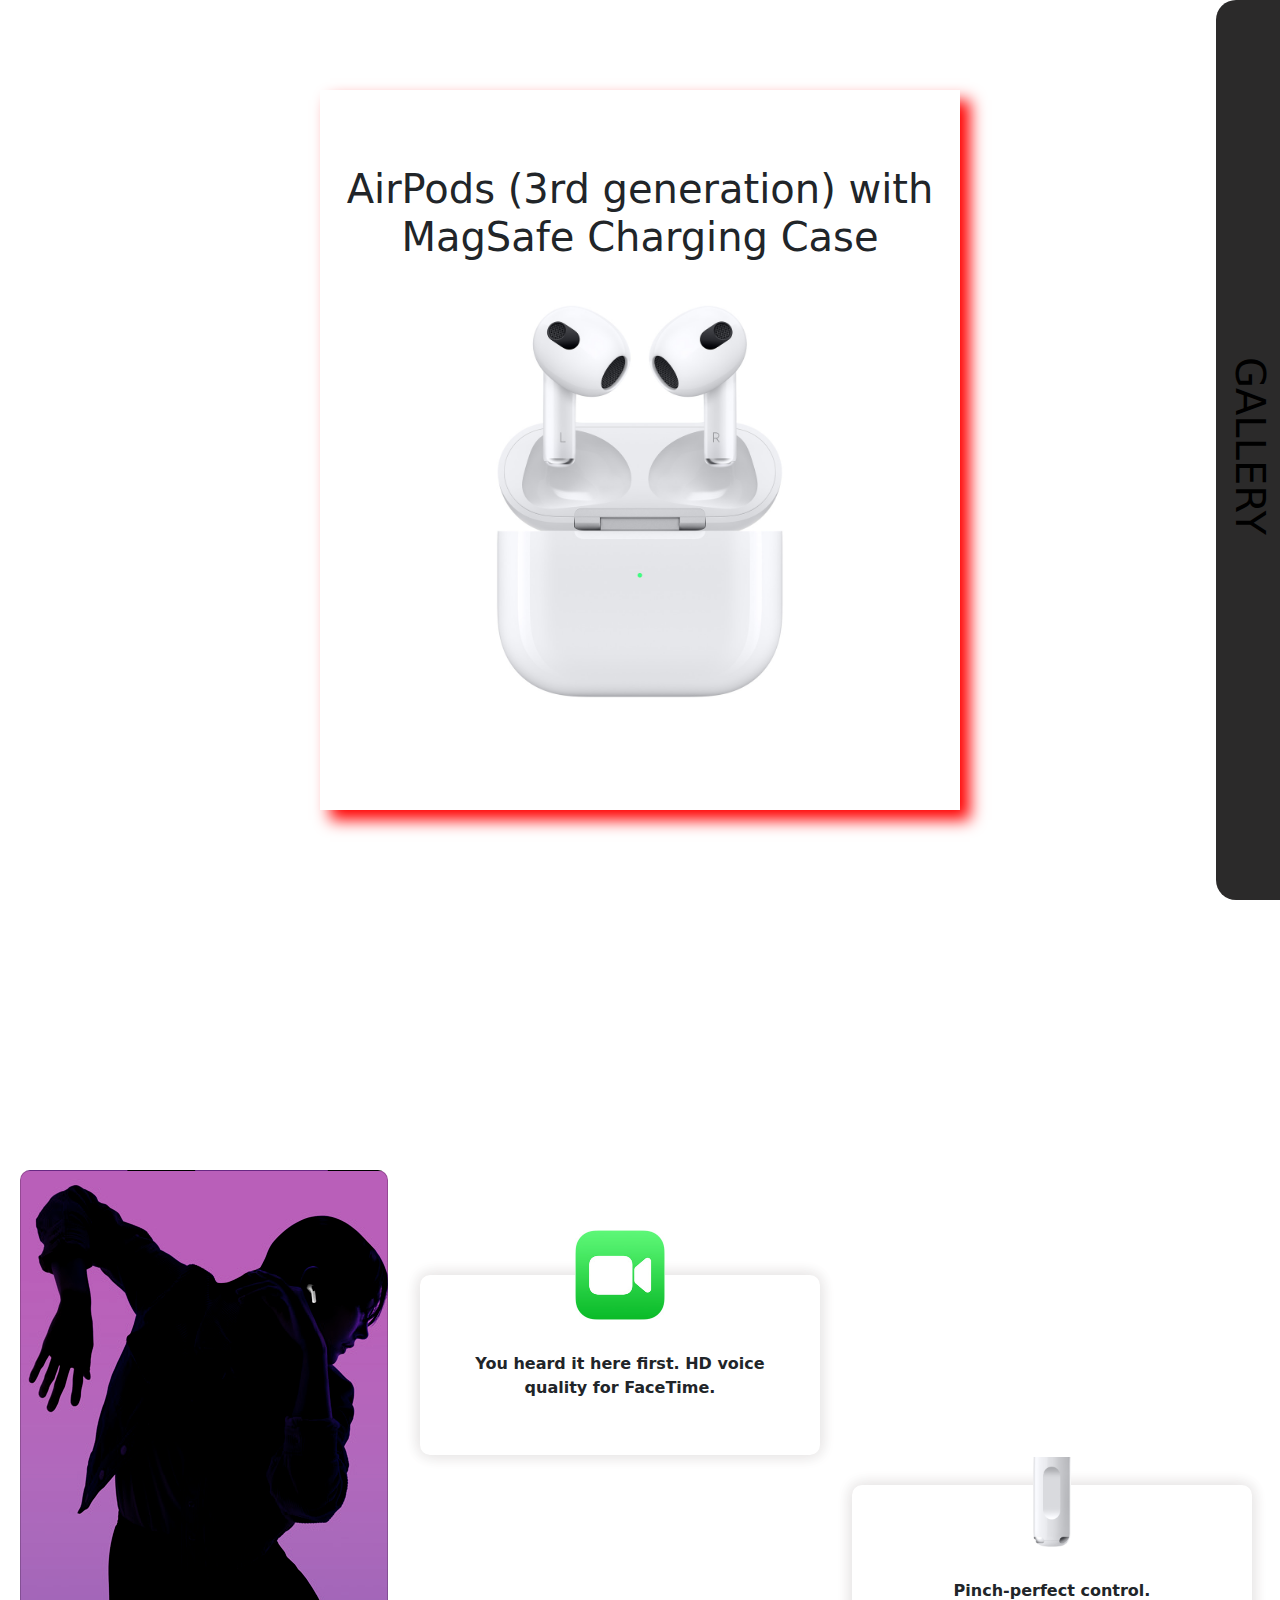
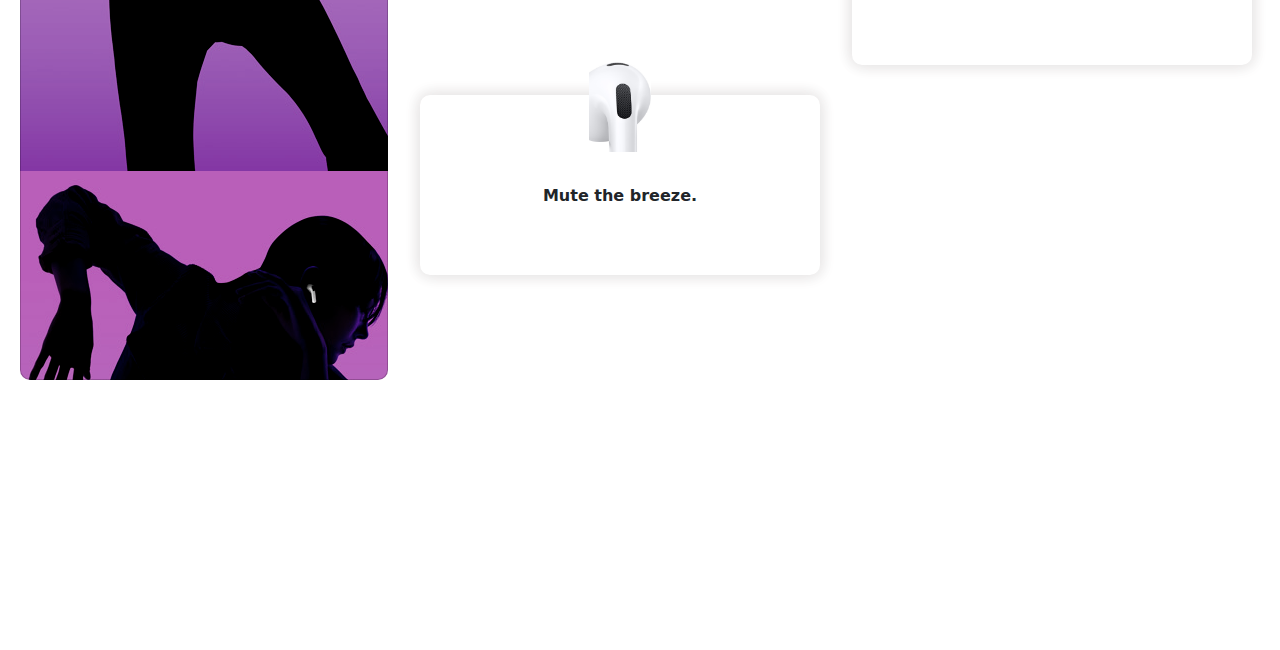
==== pages/Feature-1/index.html @ 9cf405e8 "feat: Adding header, Landing page & Feature 1" ====
<!DOCTYPE html>
<html lang="en">
<head>
    <meta charset="UTF-8">
    <meta name="viewport" content="width=device-width, initial-scale=1.0">
    <title>Feature-1</title>
    <link rel="stylesheet" href="./assets/css/style.css">
    <link href="https://cdn.jsdelivr.net/npm/bootstrap@5.3.3/dist/css/bootstrap.min.css" rel="stylesheet" integrity="sha384-QWTKZyjpPEjISv5WaRU9OFeRpok6YctnYmDr5pNlyT2bRjXh0JMhjY6hW+ALEwIH" crossorigin="anonymous">
    <link rel="stylesheet" href="https://cdnjs.cloudflare.com/ajax/libs/font-awesome/6.5.2/css/all.min.css">
    <link href="https://cdn.jsdelivr.net/npm/bootstrap-icons/font/bootstrap-icons.css" rel="stylesheet">
</head>
<body>
    <header class="header-bottom">
        <div class="button">   
            <h1>GALLERY</h1>
            <a href="../../index.html">
                <button>
                    HOME 
                </button>
            <a href="./pages/Feature-1/index.html">
                <button>
                    FEATURE 1
                </button>
            </a>     
            <a href="./pages/Feature-2/index.html">
                <button>
                    FEATURE 2
                </button>
            </a>   
        </div>
    </header>
    <section class="section1">
        <div class="container1">
            <h1>AirPods (3rd generation) with MagSafe Charging Case</h1>
            <img src="./assets/img/MME73.jpg" alt="">
        </div>
    </section>
    <section class="section2">
        <div class="container1">
            <div class="card">
                <div class="feature">
                    <p><b>Style from ear to ear.</b> With a contoured design and shorter stem, AirPods are designed to direct sound into your ears — in a refined look anyone can appreciate.</p>
                </div>
            </div>
        </div>
        <div class="container2">
            <div class="holder">
            <div class="top">
                <img src="./assets/img/icon_facetime__b8kjci6tcgvm_large.jpg" alt="">
                <b>You heard it here first. HD voice quality for FaceTime.</b>
            </div>
            <div class="bottom">
            <p> Connect on FaceTime in crisp, HD quality with an AAC-ELD speech codec. And with support for Personalized Spatial Audio, Group FaceTime calls sound more true to life than ever.</p>
        </div>
        </div>
        <div class="holder2">
            <div class="top">
                <img src="./assets/img/wind_noise__05jns6l8afme_large.jpg" alt="">
                <b>Mute the breeze.</b>
            </div>
            <div class="bottom">
            <p>Covered in a special acoustic mesh, an inset microphone in each earbud minimizes wind noise when you’re on a call — so your voice is always heard loud and clear.</p>
        </div>
        </div>
    </div>
    <div class="container3">
    <div class="holder">
        <div class="top">
            <img src="./assets/img/force_sensor__e3dxcd9bqy2q_large.jpg" alt="">
            <b>Pinch-perfect control.</b>
        </div>
        <div class="bottom">
            <p>The force sensor gives you even more control over your entertainment. Press once to play and pause songs or mute and unmute yourself on calls, and press twice to skip through songs or end a call.</p>
            </div>
        </div>
    </div>
</section>

</body>
</html>
---- pages/Feature-1/assets/css/style.css ----
body{

}

 .header-bottom {
        display: inline-flex;  
        position: fixed;
        justify-content: center;
        height: 100vh;
        width: 5%;
        right: 0;
        border-radius: 20px 0px 0px 20px;
        z-index: 1;
        background-color: rgb(43, 42, 42);
        color: black;

        &:hover{
            width: 10%;

            & > .button{
                & > h1{
                    display: flex;
                    position: relative;
                    font-size: 20px;
                    writing-mode: horizontal-tb;
                    border-bottom: 2px solid green;
                    height: 7vh;
                }

               & > a > button{
                visibility: visible;

               }
            }
        }
                & > .button {
                    display: flex;
                    align-items: center;
                    justify-content: center;
                    gap: 2rem;
                    flex-direction: column;
                    margin-left: 3px;

                    & > h1{
                        position: absolute;
                        display: flex;
                        justify-content: center;
                        writing-mode:vertical-rl;
                        flex-direction: column;
                    }

                    & > a {
                        text-decoration: none;

                        & > button{
                            padding: 6px 15px;
                            display: flex;
                            border-radius: 30px;
                            border: none;
                            position: relative;
                            background-color: skyblue;
                            color: white;
                            font-family: "Playwrite DE VA", cursive;
                            font-size: 12px;
                            box-shadow: 2px 4px 10px rgb(100, 99, 99);
                            font-weight: 600;
                            align-items: center;
                            justify-content: center;
                            gap: 3px;
                            visibility: hidden;

                            &:hover{
                                transform: scale(1.2);
                                background-color: yellow;
                            }
                        }
                }
        }
}

.section1{
    display: flex;
    height: 100vh;
    width: 100%;
    justify-content: center;
    align-items: center;

    & > .container1 {
    display: flex;
    align-items: center;
    justify-content: center;
    text-align: center;
    width:50%;
    height: 80vh;
    flex-direction: column;
    box-shadow: 10px 10px 15px red;
    gap: 1rem;
   

    & > img{
        height: 50vh;
        animation: container1 2s infinite;
    }
  }
}

@keyframes container1 {
    0%{

    }
    50%{
        transform: scale(1.09);
    }
    100%{

    }
    
}

.section2{
    display: flex;
    height: 150vh;
    width: 100%;
    flex-direction: row;
    padding: 20px;
    gap: 2rem;
    align-items: center;

    & > .container1{

    & > .card{
        display: flex;
        justify-content: end;
        width: 23rem;
        height: 90vh;
        filter: brightness(0.9) contrast(1.2) grayscale(0.5); /* Apply filters */
        transition: 0.2s;
        border-radius: 10px;
        background-image: url(../img/one_size_fit__bsld2w44szci_large.jpg);
        cursor: pointer;
        animation: glow 5s infinite;
        
        &:hover{
            filter: none;
            box-shadow: 10px 10px 15px gray;

            & > .feature{
                transition: 0.3s ease;
                transform: translateY(-200px);
                visibility: visible;
            }

        }

        & > .feature{
            display: flex;
            color: white;
            justify-content: center;
            align-items: center;
            z-index: 3;
            visibility: hidden;
            margin-left: 10px;

            & > p{
                transform: translateY(200px);
                font-family: "Playwrite DE VA", cursive;  
                font-size: 18px;  
                font-weight: 500;      
            }
            }
        }
    }

/* .container2 *, .container2{
    outline: 2px solid red;
} */
 
& > .container2{
    display: flex;
    flex-direction: column;
    justify-content: space-evenly;
    height: 120vh;
    
    & > .holder{
        display: flex;
        width: 25rem;
        height: 20vh;
        align-items: center;
        justify-content: center;
        flex-direction: column;
        gap: 2rem;
        text-align: center;
        border-radius: 10px;
        padding: 30px; 
        box-shadow: 1px 1px 15px rgb(231, 229, 229), -1px -1px 15px rgb(231, 229, 229);

        &:hover{
            height: 65vh;

            & .top > img{
                height: 20vh;

            }
            & > .bottom{
                visibility: visible;
            }
        }

        & > .top{
            display: flex;
            flex-direction: column;
            align-items: center; 
            transform: translateY(50px);

        & > img{
            height: 10vh;
            }

            & > b{
                margin-top: 2rem;
            }
        }

        & > .bottom{
            visibility: hidden;
            display: flex;
            align-items: center;
            margin-top: 2rem;
        }

    }

 & > .holder2{
    display: flex;
    width: 25rem;
    height: 20vh;
    align-items: center;
    justify-content: center;
    flex-direction: column;
    gap: 2rem;
    text-align: center;
    border-radius: 10px;
    padding: 30px; 
    box-shadow: 1px 1px 15px rgb(231, 229, 229), -1px -1px 15px rgb(231, 229, 229);

    &:hover{
        height: 55vh;

        & .top > img{
            height: 20vh;

        }
        & > .bottom{
            visibility: visible;
        }
    }

    & > .top{
        display: flex;
        flex-direction: column;
        align-items: center; 
        transform: translateY(50px);

    & > img{
        height: 10vh;
        

        }

        & > b{
            margin-top: 2rem;
        }
    }

    & > .bottom{
        visibility: hidden;
        display: flex;
        align-items: center;
        margin-top: 2rem;
        }
    }
}

    & > .container3{
            display: flex;
            align-items: center;
            height: 100vh;
            
            & > .holder{
                display: flex;
                width: 25rem;
                height: 20vh;
                align-items: center;
                justify-content: center;
                flex-direction: column;
                gap: 2rem;
                text-align: center;
                border-radius: 10px;
                padding: 30px; 
                box-shadow: 1px 1px 15px rgb(231, 229, 229), -1px -1px 15px rgb(231, 229, 229);
        
                &:hover{
                    height: 65vh;
        
                    & .top > img{
                        height: 20vh;
        
                    }
                    & > .bottom{
                        visibility: visible;
                    }
                }
        
                & > .top{
                    display: flex;
                    flex-direction: column;
                    align-items: center; 
                    transform: translateY(55px);
        
                & > img{
                    height: 10vh;
                    }
        
                    & > b{
                        margin-top: 2rem;
                    }
                }
        
                & > .bottom{
                    visibility: hidden;
                    display: flex;
                    align-items: center;
                    margin-top: 2rem;
                }
        
            }
    }
}
@keyframes glow {
    0%{

    }
    50%{
        filter: none;
    }
}
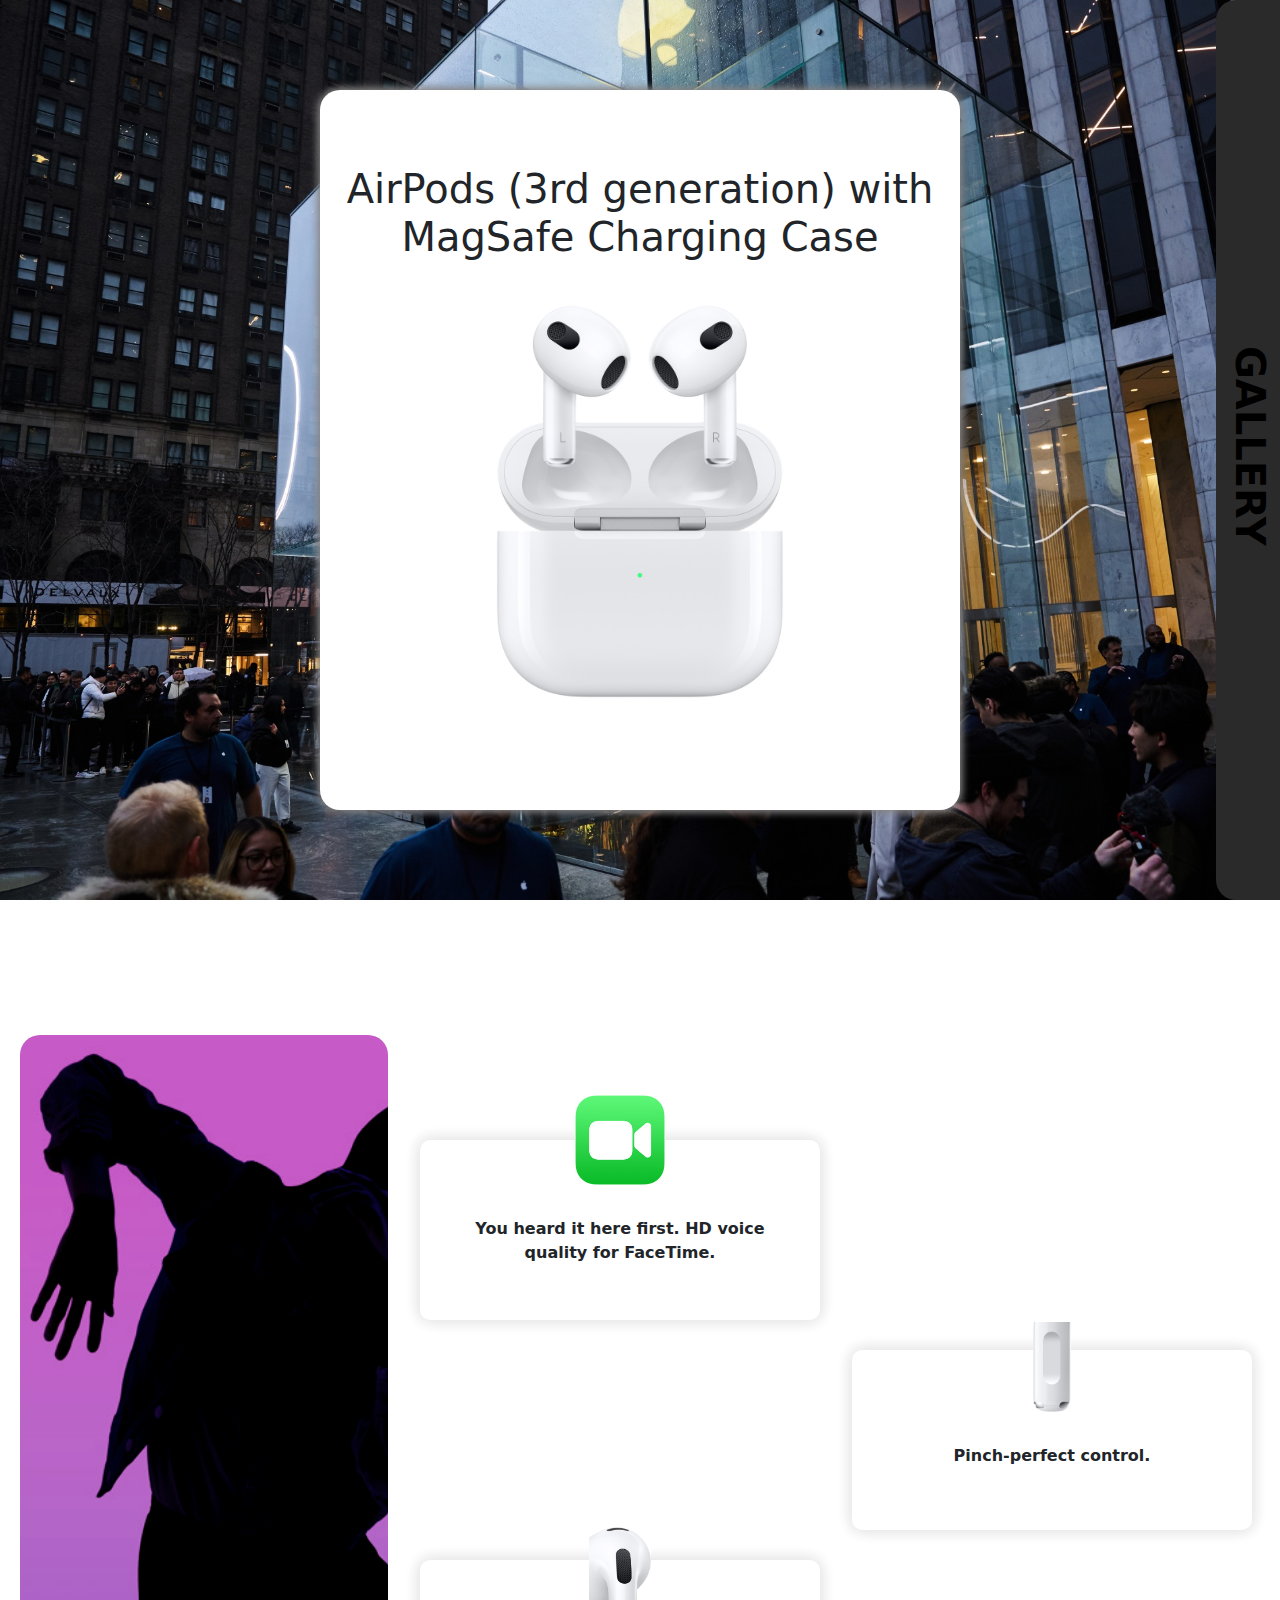
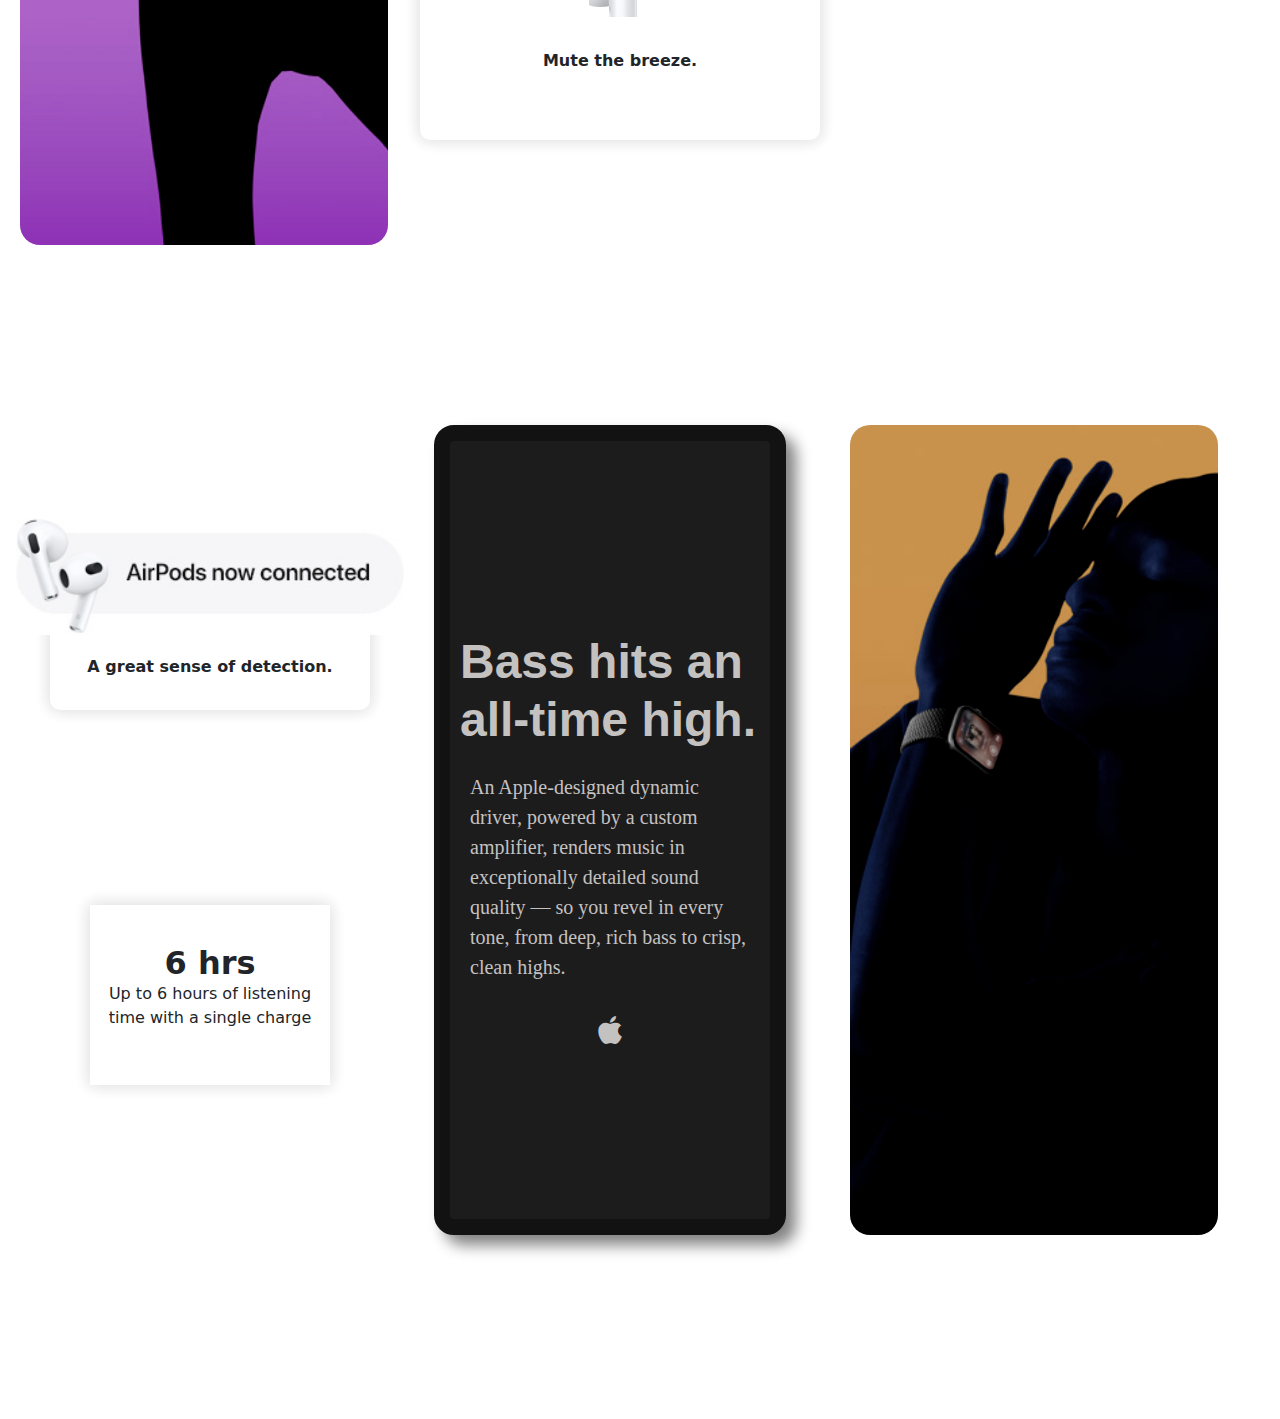
==== commit 7c39282f: "(refactor): revise and add functions on feature 1 and (feat): upload partial feature 2" ====
--- a/pages/Feature-1/index.html
+++ b/pages/Feature-1/index.html
@@ -15,14 +15,15 @@
             <h1>GALLERY</h1>
             <a href="../../index.html">
                 <button>
+                    <i class="fa-solid fa-house"></i>
                     HOME 
                 </button>
-            <a href="./pages/Feature-1/index.html">
+            <a href="../Feature-1/index.html">
                 <button>
                     FEATURE 1
                 </button>
             </a>     
-            <a href="./pages/Feature-2/index.html">
+            <a href="../Feature-2/index.html">
                 <button>
                     FEATURE 2
                 </button>
@@ -45,36 +46,72 @@
         </div>
         <div class="container2">
             <div class="holder">
-            <div class="top">
-                <img src="./assets/img/icon_facetime__b8kjci6tcgvm_large.jpg" alt="">
-                <b>You heard it here first. HD voice quality for FaceTime.</b>
-            </div>
-            <div class="bottom">
-            <p> Connect on FaceTime in crisp, HD quality with an AAC-ELD speech codec. And with support for Personalized Spatial Audio, Group FaceTime calls sound more true to life than ever.</p>
-        </div>
-        </div>
+                <div class="top">
+                    <img src="./assets/img/icon_facetime__b8kjci6tcgvm_large.jpg" alt="">
+                    <b>You heard it here first. HD voice quality for FaceTime.</b>
+                </div>
+                <div class="bottom">
+                    <p> Connect on FaceTime in crisp, HD quality with an AAC-ELD speech codec. And with support for Personalized Spatial Audio, Group FaceTime calls sound more true to life than ever.</p>
+                </div>
+             </div>
         <div class="holder2">
             <div class="top">
                 <img src="./assets/img/wind_noise__05jns6l8afme_large.jpg" alt="">
                 <b>Mute the breeze.</b>
             </div>
             <div class="bottom">
-            <p>Covered in a special acoustic mesh, an inset microphone in each earbud minimizes wind noise when you’re on a call — so your voice is always heard loud and clear.</p>
+                <p>Covered in a special acoustic mesh, an inset microphone in each earbud minimizes wind noise when you’re on a call — so your voice is always heard loud and clear.</p>
+            </div>
         </div>
         </div>
-    </div>
-    <div class="container3">
-    <div class="holder">
-        <div class="top">
-            <img src="./assets/img/force_sensor__e3dxcd9bqy2q_large.jpg" alt="">
-            <b>Pinch-perfect control.</b>
-        </div>
-        <div class="bottom">
-            <p>The force sensor gives you even more control over your entertainment. Press once to play and pause songs or mute and unmute yourself on calls, and press twice to skip through songs or end a call.</p>
+        <div class="container3">
+        <div class="holder">
+            <div class="top">
+                <img src="./assets/img/force_sensor__e3dxcd9bqy2q_large.jpg" alt="">
+                <b>Pinch-perfect control.</b>
+            </div>
+            <div class="bottom">
+                <p>The force sensor gives you even more control over your entertainment. Press once to play and pause songs or mute and unmute yourself on calls, and press twice to skip through songs or end a call.</p>
+                </div>
             </div>
         </div>
-    </div>
-</section>
+    </section>
+    <section class="section3">
+        <div class="container1">
+            <div class="holder">
+                <div class="top">
+                    <img src="./assets/img/sense_detection__th96rfu992q2_large.jpg" alt="">
+                    <b>A great sense of detection. </b>
+                </div>
+                <div class="bottom">
+                    <p>An enhanced skin-detect sensor knows the difference between your ear and other surfaces, so audio only plays when you’re wearing AirPods — and pauses when they’re in your pocket or on a table.</p>
+                </div>
+             </div>
+             <div class="holder2">
+                <h3>6 hrs</h3>
+                <p>Up to 6 hours of listening time with a single charge</p>
+             </div>
+        </div>
+        <div class="container2">
+            <div class="bottom">
+                <div class="top">
+                    <div class="hold">
+                        <h2>Bass hits an all-time high.</h2>
+                        <p>An Apple-designed dynamic driver, powered by a custom amplifier, renders music in exceptionally detailed sound quality — so you revel in every tone, from deep, rich bass to crisp, clean highs.
+                        </p>
+                        <i class="fa-brands fa-apple"></i>
+                    </div>
+                </div>
+            </div>
+        </div>
+        <div class="container3">
+            <div class="card">
+                <div class="feature">
+                    <p><b>Music on a more personal note.</b>Adaptive EQ automatically tunes music to your ears. Inward-facing microphones detect what you’re hearing, then adjust low- and mid-range frequencies to deliver the rich details in every song, customized for you in real time.</p>
+                </div>
+            </div>
+        </div>
+    </section>
 
 </body>
 </html>--- a/pages/Feature-1/assets/css/style.css
+++ b/pages/Feature-1/assets/css/style.css
@@ -18,6 +18,7 @@
             width: 10%;
 
             & > .button{
+                
                 & > h1{
                     display: flex;
                     position: relative;
@@ -47,6 +48,7 @@
                         justify-content: center;
                         writing-mode:vertical-rl;
                         flex-direction: column;
+                        font-weight: 700;
                     }
 
                     & > a {
@@ -58,19 +60,17 @@
                             border-radius: 30px;
                             border: none;
                             position: relative;
-                            background-color: skyblue;
+                            background-color: transparent;
                             color: white;
                             font-family: "Playwrite DE VA", cursive;
                             font-size: 12px;
-                            box-shadow: 2px 4px 10px rgb(100, 99, 99);
                             font-weight: 600;
                             align-items: center;
                             justify-content: center;
-                            gap: 3px;
+                            gap: 6px;
                             visibility: hidden;
 
                             &:hover{
-                                transform: scale(1.2);
                                 background-color: yellow;
                             }
                         }
@@ -84,6 +84,10 @@
     width: 100%;
     justify-content: center;
     align-items: center;
+    background-image: url(../img/-1x-1.jpg);
+    background-position: center;
+    background-size: cover;
+    
 
     & > .container1 {
     display: flex;
@@ -93,16 +97,23 @@
     width:50%;
     height: 80vh;
     flex-direction: column;
-    box-shadow: 10px 10px 15px red;
+    box-shadow: 1px 1px 10px rgb(133, 131, 131), -1px -1px 10px rgb(133, 131, 131);
+    border: none;
+    border-radius: 20px;
+
     gap: 1rem;
-   
-
-    & > img{
-        height: 50vh;
-        animation: container1 2s infinite;
-    }
-  }
-}
+    background-color: white;
+
+        & > img{
+            height: 50vh;
+            animation: container1 2s infinite;
+        }
+
+    
+        }
+
+    }
+
 
 @keyframes container1 {
     0%{
@@ -119,12 +130,13 @@
 
 .section2{
     display: flex;
-    height: 150vh;
+    height: 120vh;
     width: 100%;
     flex-direction: row;
     padding: 20px;
     gap: 2rem;
     align-items: center;
+    
 
     & > .container1{
 
@@ -133,12 +145,14 @@
         justify-content: end;
         width: 23rem;
         height: 90vh;
-        filter: brightness(0.9) contrast(1.2) grayscale(0.5); /* Apply filters */
-        transition: 0.2s;
-        border-radius: 10px;
+        filter: brightness(0.9) contrast(1.2) grayscale(0.4);
+        border-radius: 20px;
+        border: none;
         background-image: url(../img/one_size_fit__bsld2w44szci_large.jpg);
+        background-size: cover;
         cursor: pointer;
         animation: glow 5s infinite;
+        
         
         &:hover{
             filter: none;
@@ -146,12 +160,11 @@
 
             & > .feature{
                 transition: 0.3s ease;
-                transform: translateY(-200px);
+                transform: translateY(-250px);
                 visibility: visible;
             }
 
         }
-
         & > .feature{
             display: flex;
             color: white;
@@ -165,7 +178,8 @@
                 transform: translateY(200px);
                 font-family: "Playwrite DE VA", cursive;  
                 font-size: 18px;  
-                font-weight: 500;      
+                font-weight: 500; 
+                padding: 10px; 
             }
             }
         }
@@ -340,8 +354,227 @@
     0%{
 
     }
+    25%{
+        filter: none;
+
+    }
     50%{
         filter: none;
     }
-}
-    +    75%{
+        filter: none;
+    }
+    100%{
+
+    }
+}
+    
+.section3{
+    display: flex;
+    height: 100vh;
+    width: 100%;
+    flex-direction: row;
+    padding: 20px;
+    gap: 4rem;
+    align-items: center;
+
+    & > .container1{
+        display: flex;
+        flex-direction: column;
+        justify-content: space-evenly;
+        height: 100vh;
+        margin-left: 30px;
+        align-items: center;
+
+        & > .holder{
+            display: flex;
+            width: 20rem;
+            height: 15vh;
+            justify-content: center;
+            flex-direction: column;
+            gap: 2rem;
+            text-align: center;
+            border-radius: 10px;
+            box-shadow: 1px 1px 15px rgb(231, 229, 229), -1px -1px 15px rgb(231, 229, 229);
+            padding: 25px;
+
+            &:hover{
+                height: 55vh;
+                
+                & .top > img{
+                    height: 12vh;
+        
+                }
+                & > .bottom{
+                    margin-top: 10px;
+                    visibility: visible;
+                }
+                & > .top{
+                    transform: translateY(0px);
+
+                }
+            }
+        
+            & > .top{
+                display: flex;
+                flex-direction: column;
+                align-items: center; 
+                transform: translateY(80px);
+        
+            & > img{
+                height: 13vh;
+                }
+        
+                & > b{
+                    margin-top: 20px;
+                }
+            }
+        
+            & > .bottom{
+                visibility: hidden;
+                display: flex;
+                align-items: center;
+                margin-top: 2rem;
+                }
+            }
+
+            & > .holder2{
+                display: flex;
+                align-items: center;
+                justify-content: center;
+                flex-direction: column;
+                box-shadow: 1px 1px 15px rgb(231, 229, 229), -1px -1px 15px rgb(231, 229, 229);
+                width: 15rem;
+                height: 20vh;
+                text-align: center;
+
+                & > h3{
+                    font-size: 2rem;
+                    font-weight: 700;
+                    margin-bottom: 0;
+                }
+
+            }
+        }
+
+    & > .container2{
+        display: flex;
+        align-items: center;
+        height: 100vh;
+
+        & > .bottom{
+            background-color: rgb(29, 28, 28);
+            border: 1rem solid rgb(19, 18, 18);
+            height: 90vh;
+            width: 22rem;
+            border-radius: 20px;
+            box-shadow: 10px 10px 15px gray;
+            color: rgb(196, 193, 193);
+            
+        & > .top{
+            height: 85vh;
+            width: 20rem;
+            background-color: white;
+            display: flex;
+            flex-direction: column;
+            align-items: center;
+            justify-content: center;
+            visibility: hidden;
+            transition: .2s;
+            border-radius: 20px;
+            padding: 10px;
+
+            &:hover{
+                visibility: visible;
+                transform: translateY(-10px);
+                box-shadow: 8px 8px 15px rgb(54, 52, 52,0,5);
+                
+                & > .hold {
+
+                > h2 {
+                    color: rgb(236, 182, 4);
+                }
+
+                & > p {
+                    color: black;
+                }
+            }
+        }
+
+            & > .hold{
+                display: flex;
+                flex-direction: column;
+                visibility: visible;
+                gap: 1rem;
+                padding-top: 2rem;
+                align-items: center;
+            
+            & > i {
+                font-size: 2rem;
+            }
+            & > h2{
+                font-family: Verdana, Geneva, Tahoma, sans-serif;
+                font-size: 3rem;
+                font-weight: 700;
+            }
+
+            & > p {
+                font-family: "Playwrite DE VA", cursive;  
+                font-size: 20px;
+                padding:  0 10px 0 10px;
+            }
+            } 
+        }
+    }
+}
+
+    & > .container3{
+        display: flex;
+        align-items: center;
+        height: 100vh;
+
+    & > .card{
+        display: flex;
+        justify-content: end;
+        width: 23rem;
+        height: 90vh;
+        filter: brightness(0.9) contrast(1.2) grayscale(0.5);
+        border-radius: 20px;
+        border: none;
+        background-image: url(../img/adaptive_eq__fh6rplqneium_large.jpg);
+        background-size: cover;
+        cursor: pointer;
+        animation: glow 5s infinite;
+        
+        &:hover{
+            filter: none;
+            box-shadow: 10px 10px 15px gray;
+
+            & > .feature{
+                transition: 0.3s ease;
+                transform: translateY(-250px);
+                visibility: visible;
+            }
+        }
+        & > .feature{
+            display: flex;
+            color: white;
+            justify-content: center;
+            align-items: center;
+            z-index: 3;
+            visibility: hidden;
+            margin-left: 10px;
+
+            & > p{
+                transform: translateY(200px);
+                font-family: "Playwrite DE VA", cursive;  
+                font-size: 18px;  
+                font-weight: 500; 
+                padding: 10px; 
+            }
+        }
+    }
+    }
+}
+
+
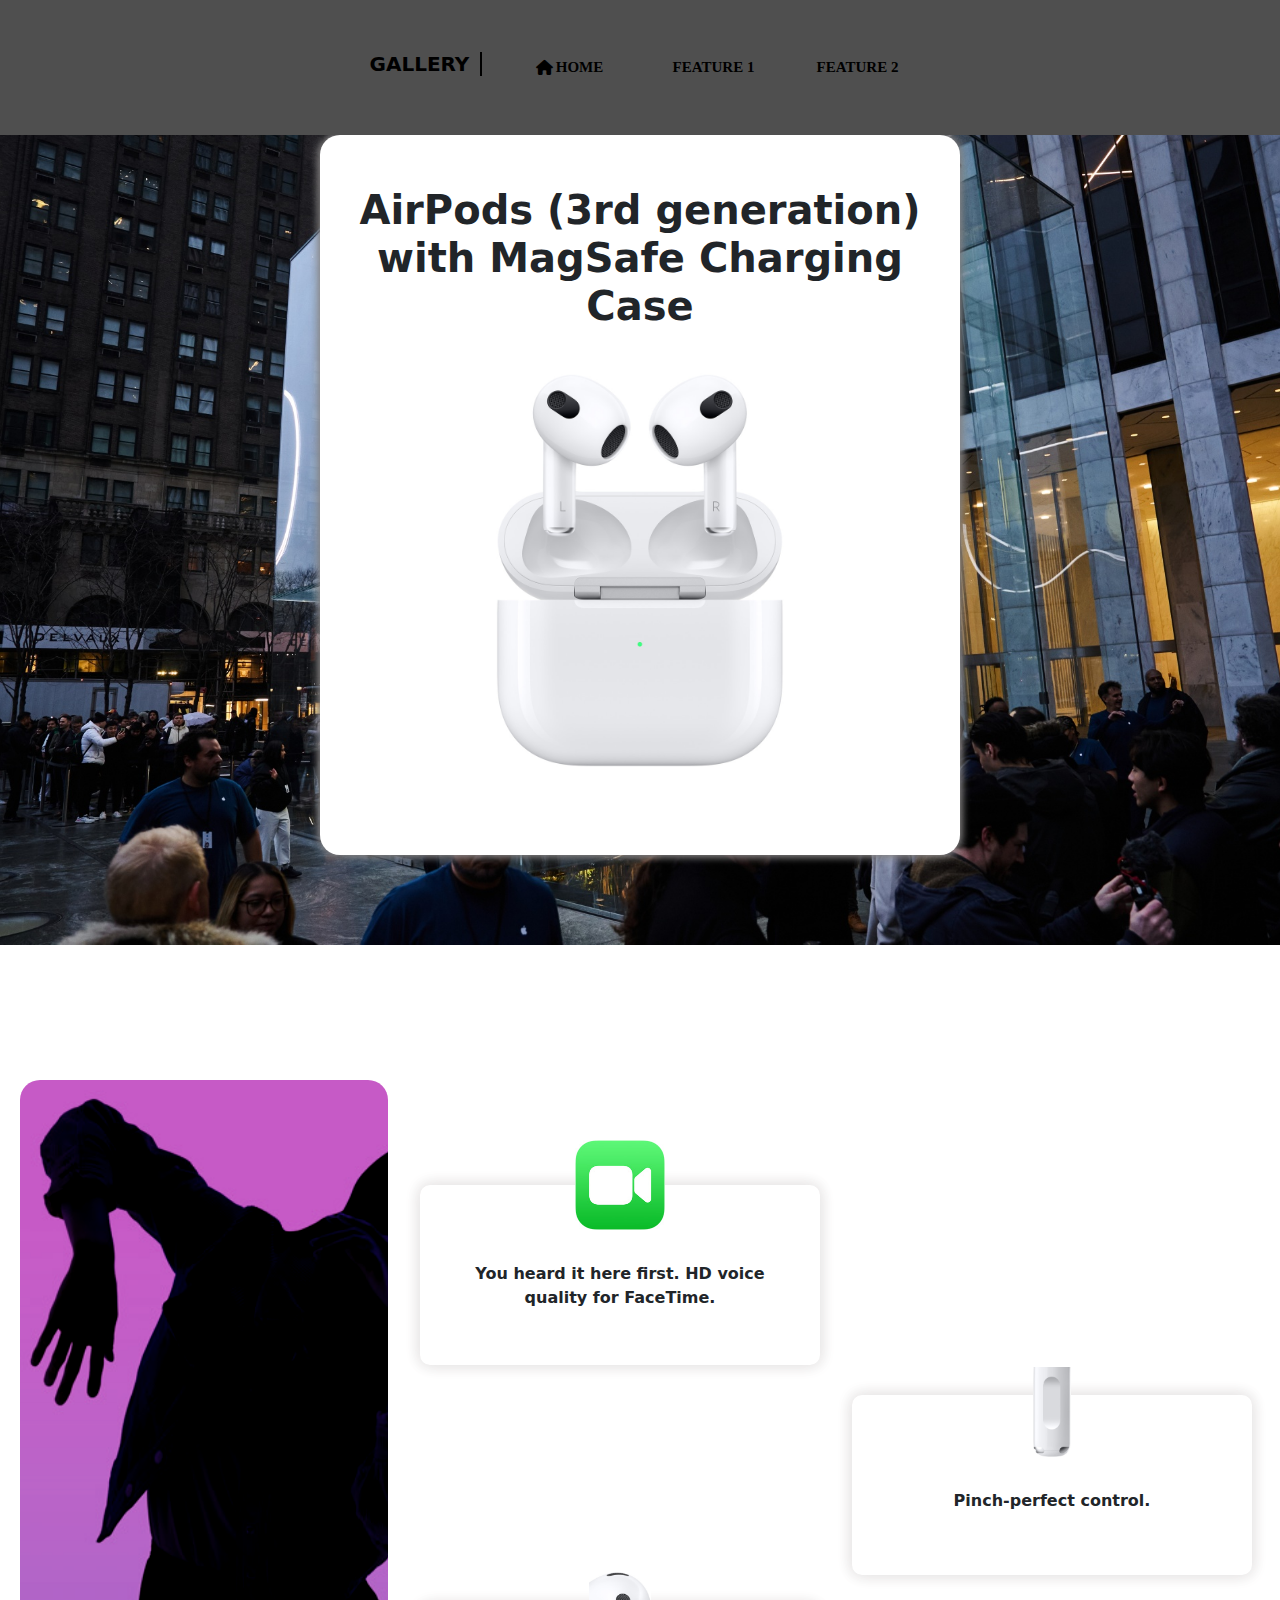
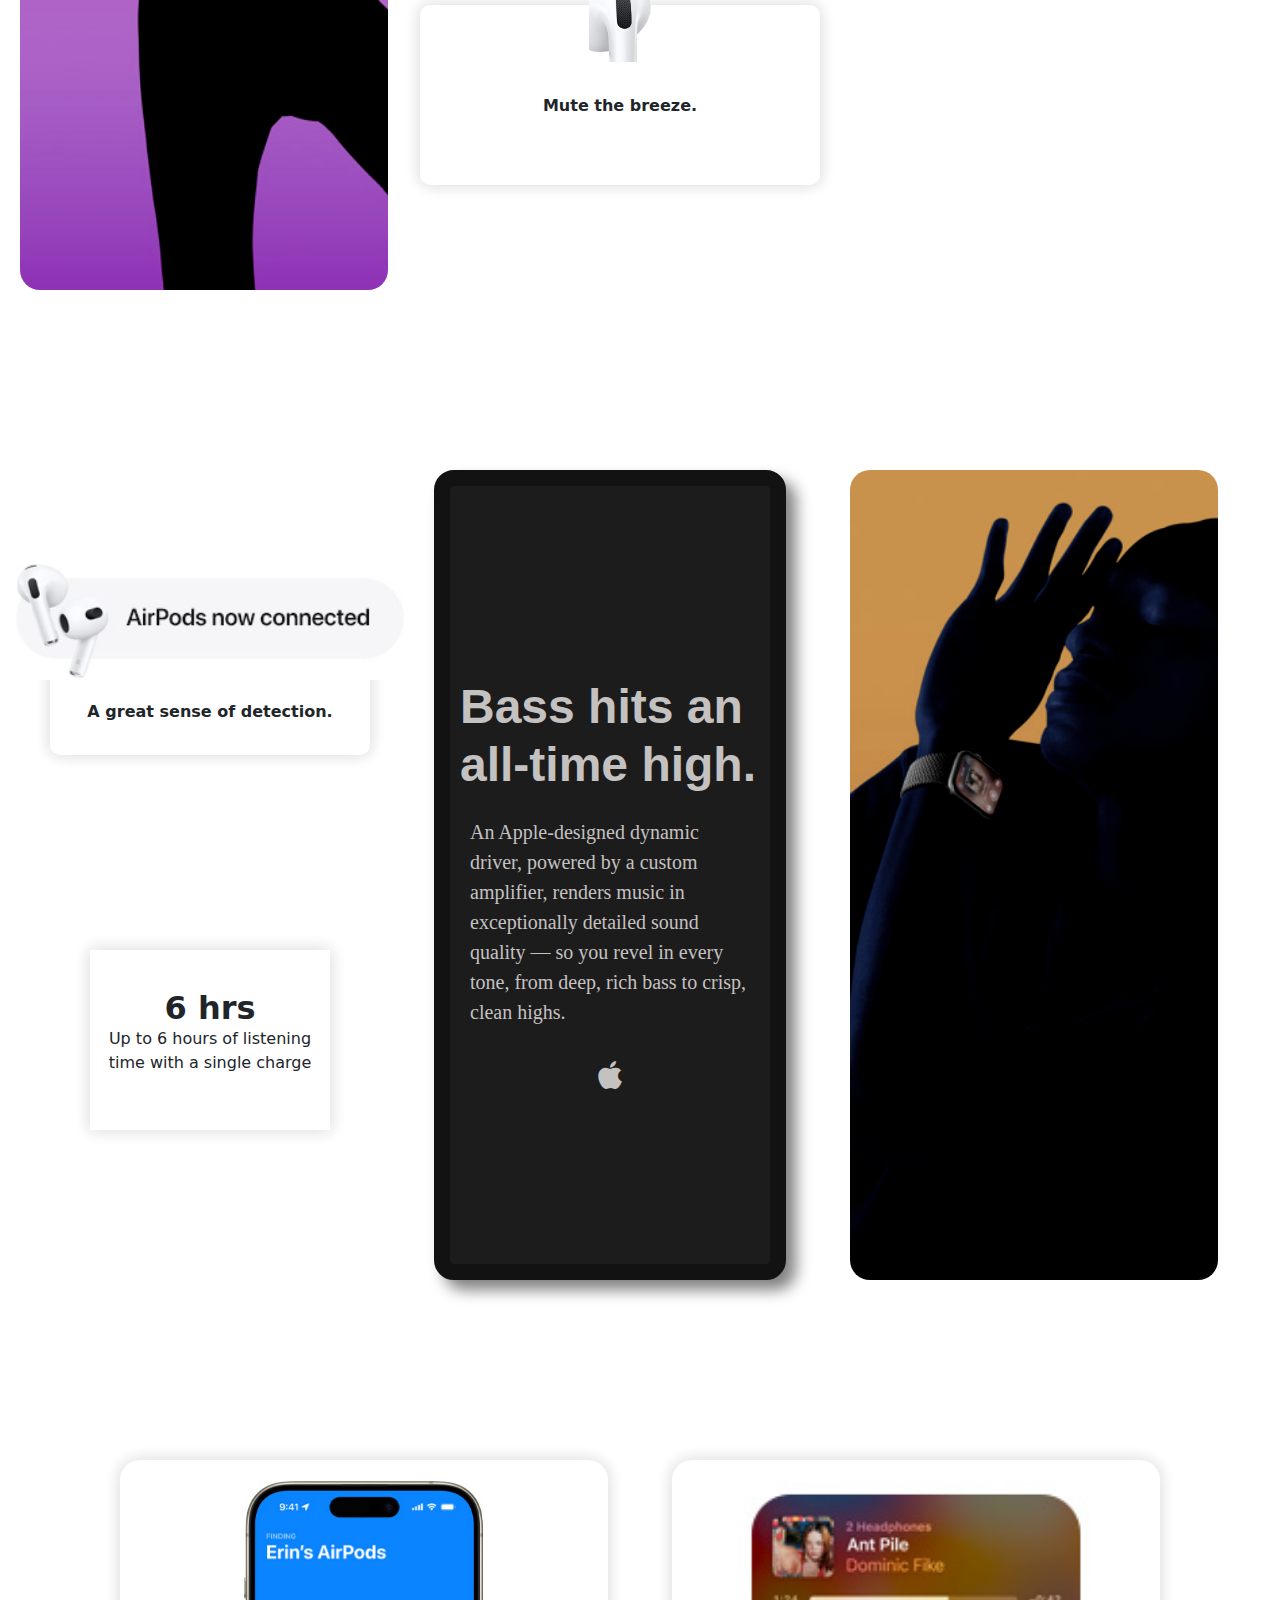
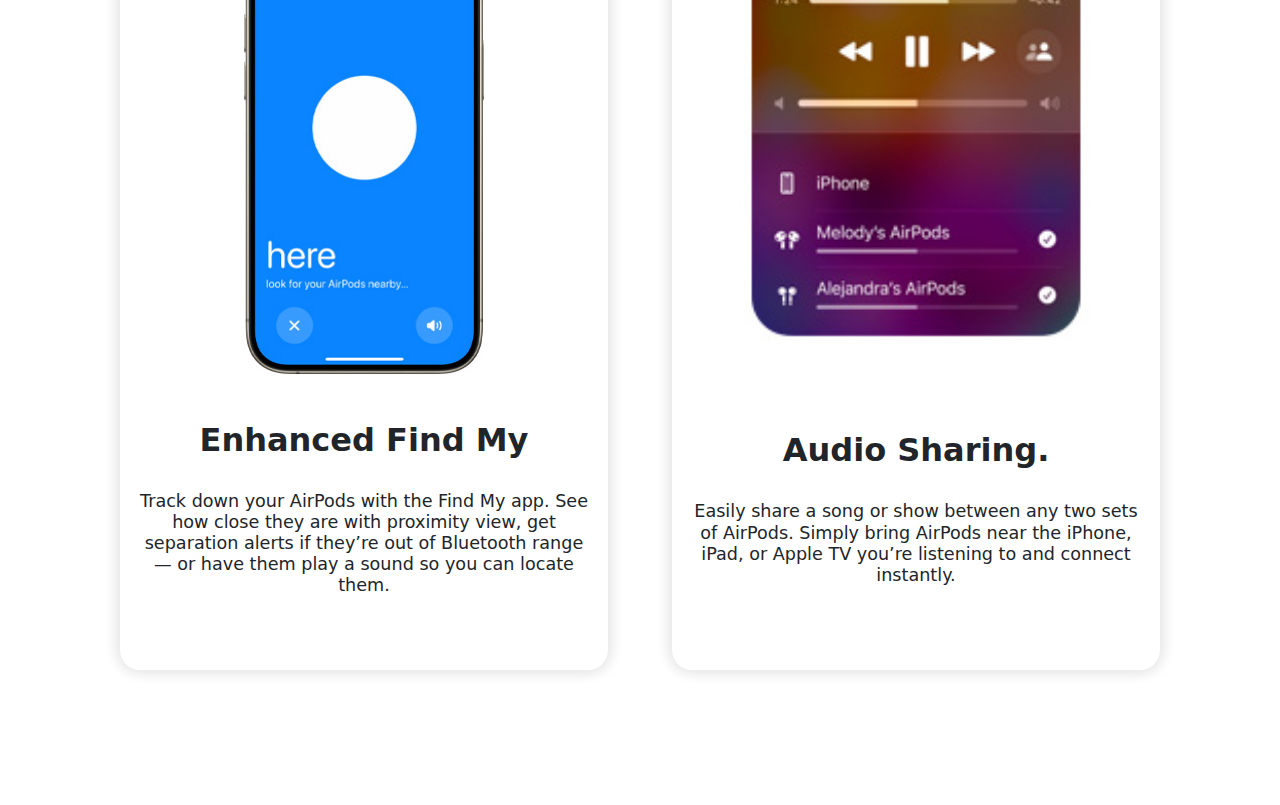
==== commit a3956cec: "feat: add section on Feature-1 page and refactor: add designs on pages" ====
--- a/pages/Feature-1/index.html
+++ b/pages/Feature-1/index.html
@@ -112,6 +112,26 @@
             </div>
         </div>
     </section>
+    <section class="section4">
+            <div class="holder">
+                <div class="container1">
+                    <img src="./assets/img/find_my_iphone__crmhfvf7uxiu_large.jpg" alt="">
+                </div>
+            <div class="container2">
+                <h1>Enhanced Find My</h1><br>
+                <h4>Track down your AirPods with the Find My app. See how close they are with proximity view, get separation alerts if they’re out of Bluetooth range — or have them play a sound so you can locate them.</h4>
+            </div>
+            </div>
+            <div class="holder">
+                <div class="container1">
+                    <img src="./assets/img/audio_sharing__cb4429nvtqnm_large.jpg" alt="">
+                </div>
+            <div class="container2">
+                <h1>Audio Sharing.</h1><br>
+                <h4>Easily share a song or show between any two sets of AirPods. Simply bring AirPods near the iPhone, iPad, or Apple TV you’re listening to and connect instantly.</h4>
+            </div>
+            </div>
+    </section>
 
 </body>
 </html>--- a/pages/Feature-1/assets/css/style.css
+++ b/pages/Feature-1/assets/css/style.css
@@ -6,16 +6,17 @@
         display: inline-flex;  
         position: fixed;
         justify-content: center;
-        height: 100vh;
-        width: 5%;
-        right: 0;
-        border-radius: 20px 0px 0px 20px;
+        height: 10vh;
+        width: 100%;
+        top: 0;
         z-index: 1;
-        background-color: rgb(43, 42, 42);
+        background: #4f4f4f;
         color: black;
 
+    
+
         &:hover{
-            width: 10%;
+            height: 15vh;
 
             & > .button{
                 
@@ -23,9 +24,8 @@
                     display: flex;
                     position: relative;
                     font-size: 20px;
-                    writing-mode: horizontal-tb;
-                    border-bottom: 2px solid green;
-                    height: 7vh;
+                    border-right: 2px solid black;
+                    width: 7rem;
                 }
 
                & > a > button{
@@ -39,39 +39,42 @@
                     align-items: center;
                     justify-content: center;
                     gap: 2rem;
-                    flex-direction: column;
+                    flex-direction: row;
                     margin-left: 3px;
+                    width: 80%;
 
                     & > h1{
                         position: absolute;
                         display: flex;
                         justify-content: center;
-                        writing-mode:vertical-rl;
                         flex-direction: column;
-                        font-weight: 700;
+                        font-weight: 900;
+                        font-size: 3.5rem;
+                
                     }
 
                     & > a {
                         text-decoration: none;
 
                         & > button{
-                            padding: 6px 15px;
                             display: flex;
-                            border-radius: 30px;
                             border: none;
-                            position: relative;
-                            background-color: transparent;
-                            color: white;
+                            color: black;
                             font-family: "Playwrite DE VA", cursive;
-                            font-size: 12px;
+                            font-size: 15px;
                             font-weight: 600;
+                            width: 7rem;
                             align-items: center;
                             justify-content: center;
-                            gap: 6px;
+                            gap: 3px;
                             visibility: hidden;
+                            background-color: transparent;
 
                             &:hover{
-                                background-color: yellow;
+                                transform: scale(1.1);
+                                background-color: rgba(128, 128, 128, 0.418);
+                                box-shadow: 1px 1px 10px rgb(133, 131, 131), -1px -1px 10px rgb(133, 131, 131);
+
                             }
                         }
                 }
@@ -87,7 +90,7 @@
     background-image: url(../img/-1x-1.jpg);
     background-position: center;
     background-size: cover;
-    
+    margin-top: 5vh;
 
     & > .container1 {
     display: flex;
@@ -100,7 +103,6 @@
     box-shadow: 1px 1px 10px rgb(133, 131, 131), -1px -1px 10px rgb(133, 131, 131);
     border: none;
     border-radius: 20px;
-
     gap: 1rem;
     background-color: white;
 
@@ -109,6 +111,9 @@
             animation: container1 2s infinite;
         }
 
+        & > h1{
+            font-weight: 900;
+        }
     
         }
 
@@ -448,6 +453,9 @@
                 height: 20vh;
                 text-align: center;
 
+                &:hover{
+                    background: linear-gradient(315deg, #0be407, #0dff09);
+                }
                 & > h3{
                     font-size: 2rem;
                     font-weight: 700;
@@ -556,6 +564,7 @@
                 visibility: visible;
             }
         }
+
         & > .feature{
             display: flex;
             color: white;
@@ -577,4 +586,59 @@
     }
 }
 
-
+.section4{
+    display: flex;
+    height: 120vh;
+    align-items: center;
+    padding: 30px;
+    flex-direction: row;
+    gap: 4rem;
+    justify-content: center;
+
+
+    & > .holder{
+        display: flex;
+        flex-direction: column;
+        align-items: center;
+        justify-content: center;
+        width: 40%;
+        box-shadow: 1px 1px 15px rgb(231, 229, 229), -1px -1px 15px rgb(231, 229, 229);
+        height: 90vh;
+        padding: 20px;
+        border-radius: 20px;
+        background-color: white;
+
+        & > .container1{
+            display: flex;
+            justify-content: center;
+            height: 60vh;
+
+            & > img {
+                height: 55vh;
+                border-radius: 20px;
+
+
+            }
+        }
+
+        & > .container2{
+            display: flex;
+            justify-content: center;
+            flex-direction: column;
+            text-align: center;
+            height: 40vh;
+
+            & > h1{
+                font-size: 2rem;
+                font-weight: 900;
+            }
+
+            & > h4{
+                font-size: 1.1rem;
+            }
+        }
+        
+    }
+}
+
+
